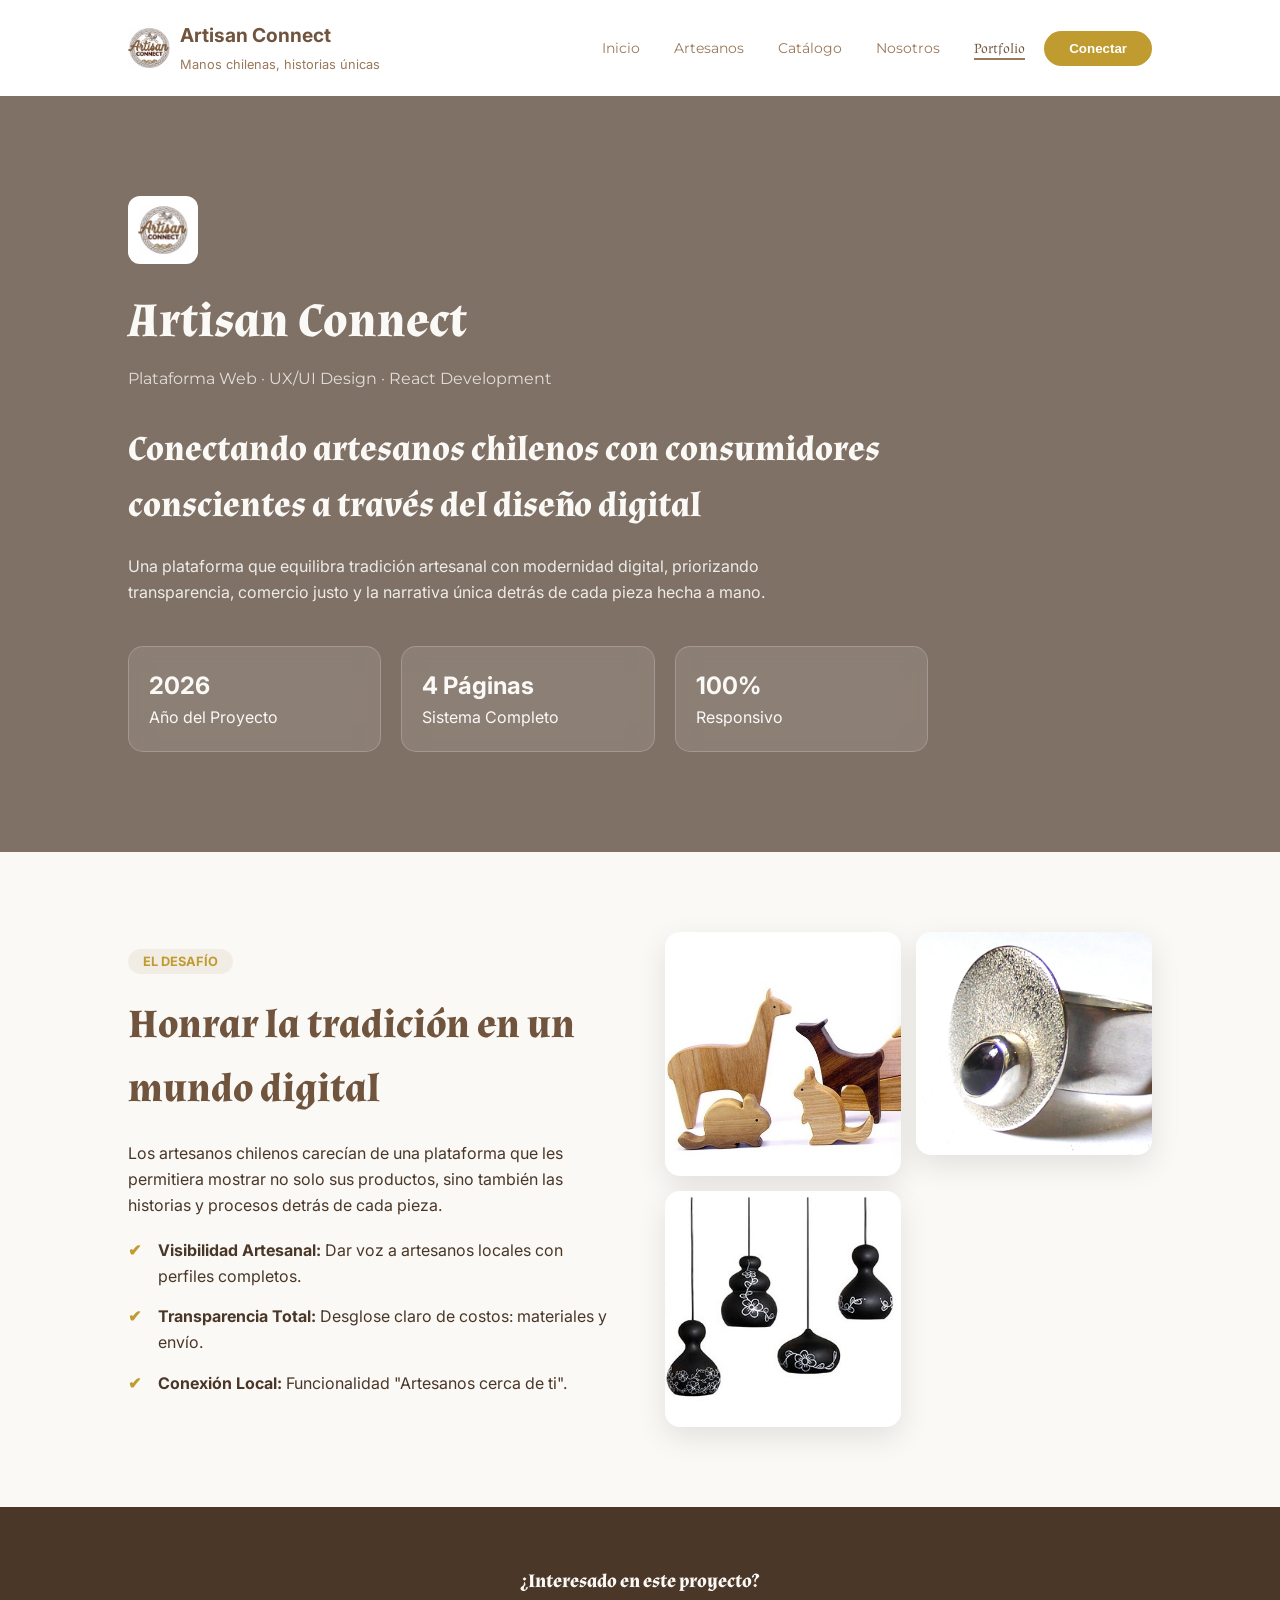
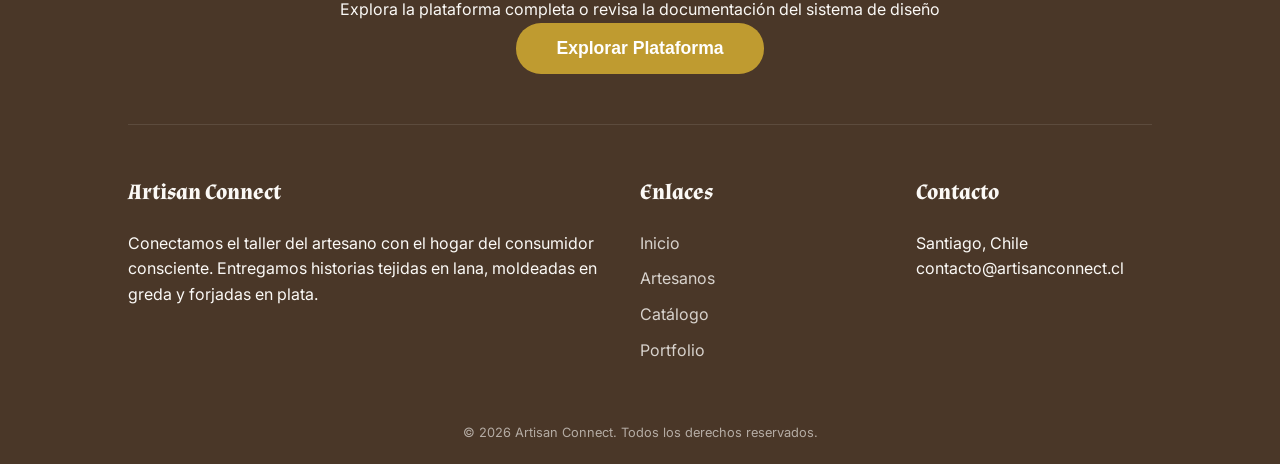
==== artisan/artisan.html @ e55157c9 "nuevo" ====
<!DOCTYPE html>
<html lang="es">
<head>
    <meta charset="UTF-8">
    <meta name="viewport" content="width=device-width, initial-scale=1.0">
    <title>Artisan Connect | Manos chilenas, historias únicas</title>
    <link href="https://fonts.googleapis.com/css2?family=Almendra:ital,wght@0,400;0,700;1,400&family=Inter:wght@400;500&family=Montserrat:wght@600;700&display=swap" rel="stylesheet">
    <link rel="stylesheet" href="artisan.css">
</head>
<body>

    <header class="navbar">
        <div class="logo">
            <img src="logo artisan.png" alt="Artisan Connect Logo"> 
            <div>
                <strong>Artisan Connect</strong>
                <span>Manos chilenas, historias únicas</span>
            </div>
        </div>
        <nav>
            <a href="../index.html">Inicio</a>
            <a href="#">Artesanos</a>
            <a href="#">Catálogo</a>
            <a href="#">Nosotros</a>
            <a href="../index.html" class="active">Portfolio</a>
            <button class="btn-primary">Conectar</button>
        </nav>
    </header>

    <section class="hero">
        <div class="hero-content">
            <div class="badge-icon">
                <img src="logo artisan.png" alt="Icon">
            </div>
            <h1>Artisan Connect</h1>
            <p class="subtitle">Plataforma Web · UX/UI Design · React Development</p>
            <h2>Conectando artesanos chilenos con consumidores conscientes a través del diseño digital</h2>
            <p class="description">Una plataforma que equilibra tradición artesanal con modernidad digital, priorizando transparencia, comercio justo y la narrativa única detrás de cada pieza hecha a mano.</p>
            
            <div class="stats-grid">
                <div class="stat-card">
                    <strong>2026</strong>
                    <span>Año del Proyecto</span>
                </div>
                <div class="stat-card">
                    <strong>4 Páginas</strong>
                    <span>Sistema Completo</span>
                </div>
                <div class="stat-card">
                    <strong>100%</strong>
                    <span>Responsivo</span>
                </div>
            </div>
        </div>
    </section>

    <section class="container challenge">
        <div class="challenge-text">
            <span class="label">EL DESAFÍO</span>
            <h3>Honrar la tradición en un mundo digital</h3>
            <p>Los artesanos chilenos carecían de una plataforma que les permitiera mostrar no solo sus productos, sino también las historias y procesos detrás de cada pieza.</p>
            <ul class="features">
                <li><strong>Visibilidad Artesanal:</strong> Dar voz a artesanos locales con perfiles completos.</li>
                <li><strong>Transparencia Total:</strong> Desglose claro de costos: materiales y envío.</li>
                <li><strong>Conexión Local:</strong> Funcionalidad "Artesanos cerca de ti".</li>
            </ul>
        </div>
        <div class="challenge-images">
            <img src="juguete madera.jpg" alt="Madera" class="img-1">
            <img src="plata.jpg" alt="Joyeria" class="img-2">
            <img src="greda.jpg" alt="Greda" class="img-3">
        </div>
    </section>

    <footer class="footer">
        <div class="footer-top">
            <h3>¿Interesado en este proyecto?</h3>
            <p>Explora la plataforma completa o revisa la documentación del sistema de diseño</p>
            <div class="footer-btns">
                <button class="btn-primary large">Explorar Plataforma</button>
            </div>
        </div>
        <div class="footer-main">
            <div class="footer-col">
                <h4>Artisan Connect</h4>
                <p>Conectamos el taller del artesano con el hogar del consumidor consciente. Entregamos historias tejidas en lana, moldeadas en greda y forjadas en plata.</p>
            </div>
            <div class="footer-col">
                <h4>Enlaces</h4>
                <a href="../index.html">Inicio</a>
                <a href="#">Artesanos</a>
                <a href="#">Catálogo</a>
                <a href="../index.html">Portfolio</a>
            </div>
            <div class="footer-col">
                <h4>Contacto</h4>
                <p>Santiago, Chile</p>
                <p>contacto@artisanconnect.cl</p>
            </div>
        </div>
        <div class="footer-bottom">
            <p>© 2026 Artisan Connect. Todos los derechos reservados.</p>
        </div>
    </footer>

</body>
</html>
---- artisan/artisan.css ----
:root {
    --crema: #FBF9F6;
    --marron-roble: #99795A;
    --nogal-oscuro: #70543D;
    --plata: #A7BCC1;
    --cafe-profundo: #4A3728;
    --oro-viejo: #BF9B30;
    --white: #ffffff;
}

* {
    margin: 0;
    padding: 0;
    box-sizing: border-box;
}

body {
    font-family: 'Inter', sans-serif;
    background-color: var(--crema);
    color: var(--cafe-profundo);
    line-height: 1.6;
}

/* Tipografía de Títulos */
h1, h2, h3, h4, .active {
    font-family: 'Almendra', serif;
}

/* Navbar */
.navbar {
    display: flex;
    justify-content: space-between;
    align-items: center;
    padding: 20px 10%;
    background: var(--white);
    position: sticky;
    top: 0;
    z-index: 1000;
}

.logo {
    display: flex;
    align-items: center;
    gap: 10px;
}

.logo img { height: 40px; }

.logo strong { display: block; color: var(--nogal-oscuro); font-size: 1.2rem; }

.logo span { font-size: 0.8rem; color: var(--marron-roble); }

nav a {
    text-decoration: none;
    color: var(--marron-roble);
    margin: 0 15px;
    font-family: 'Montserrat', sans-serif;
    font-size: 0.9rem;
}

nav a.active {
    color: var(--nogal-oscuro);
    border-bottom: 2px solid var(--marron-roble);
}

/* Hero Section */
.hero {
    background: linear-gradient(rgba(74, 55, 40, 0.7), rgba(74, 55, 40, 0.7)), 
                url('hero-bg.jpg') center/cover; /* Usar el degradado de tu foto */
    color: var(--crema);
    padding: 100px 10%;
    text-align: left;
}

.badge-icon {
    background: var(--white);
    width: auto;
    height: auto;
    padding: 10px;
    border-radius: 12px;
    display: inline-flex;
    justify-content: center;
    align-items: center;
    margin-bottom: 20px;
}

.badge-icon img {
    height: 3rem;
}

.hero h1 { font-size: 3rem; margin-bottom: 5px; }

.hero .subtitle { font-family: 'Montserrat'; opacity: 0.8; margin-bottom: 30px; }

.hero h2 { font-size: 2.2rem; max-width: 800px; margin-bottom: 20px; }

.hero .description { max-width: 700px; margin-bottom: 40px; opacity: 0.9; }

.stats-grid {
    display: grid;
    grid-template-columns: repeat(3, 1fr);
    gap: 20px;
    max-width: 800px;
}

.stat-card {
    background: rgba(255, 255, 255, 0.1);
    backdrop-filter: blur(10px);
    padding: 20px;
    border-radius: 15px;
    border: 1px solid rgba(255, 255, 255, 0.2);
}

.stat-card strong { display: block; font-size: 1.5rem; }

/* Botones */
.btn-primary {
    background-color: var(--oro-viejo);
    color: var(--white);
    border: none;
    padding: 10px 25px;
    border-radius: 25px;
    cursor: pointer;
    font-weight: bold;
    transition: 0.3s;
}

.btn-primary.large { padding: 15px 40px; font-size: 1.1rem; }

/* Body - Challenge */
.container { padding: 80px 10%; }

.challenge {
    display: grid;
    grid-template-columns: 1fr 1fr;
    gap: 50px;
    align-items: center;
}

.label {
    background: #F2EDE4;
    color: var(--oro-viejo);
    padding: 5px 15px;
    border-radius: 20px;
    font-size: 0.8rem;
    font-weight: bold;
}

.challenge h3 { font-size: 2.5rem; margin: 20px 0; color: var(--nogal-oscuro); }

.features { list-style: none; margin-top: 20px; }

.features li { margin-bottom: 15px; padding-left: 30px; position: relative; }

.features li::before {
    content: '✔';
    position: absolute;
    left: 0;
    color: var(--oro-viejo);
    font-weight: bold;
}

.challenge-images {
    display: grid;
    grid-template-columns: 1fr 1fr;
    gap: 15px;
}

.challenge-images img {
    width: 100%;
    border-radius: 15px;
    box-shadow: 0 10px 30px rgba(0,0,0,0.1);
}

/* Footer */
.footer {
    background-color: var(--cafe-profundo);
    color: var(--crema);
    padding: 60px 10% 20px;
}

.footer-top {
    text-align: center;
    border-bottom: 1px solid rgba(251, 249, 246, 0.1);
    padding-bottom: 50px;
    margin-bottom: 50px;
}

.footer-main {
    display: grid;
    grid-template-columns: 2fr 1fr 1fr;
    gap: 40px;
}

.footer-col h4 { margin-bottom: 20px; font-size: 1.4rem; }

.footer-col a {
    display: block;
    color: var(--crema);
    text-decoration: none;
    margin-bottom: 10px;
    opacity: 0.8;
}

.footer-bottom {
    text-align: center;
    margin-top: 50px;
    font-size: 0.8rem;
    opacity: 0.6;
}
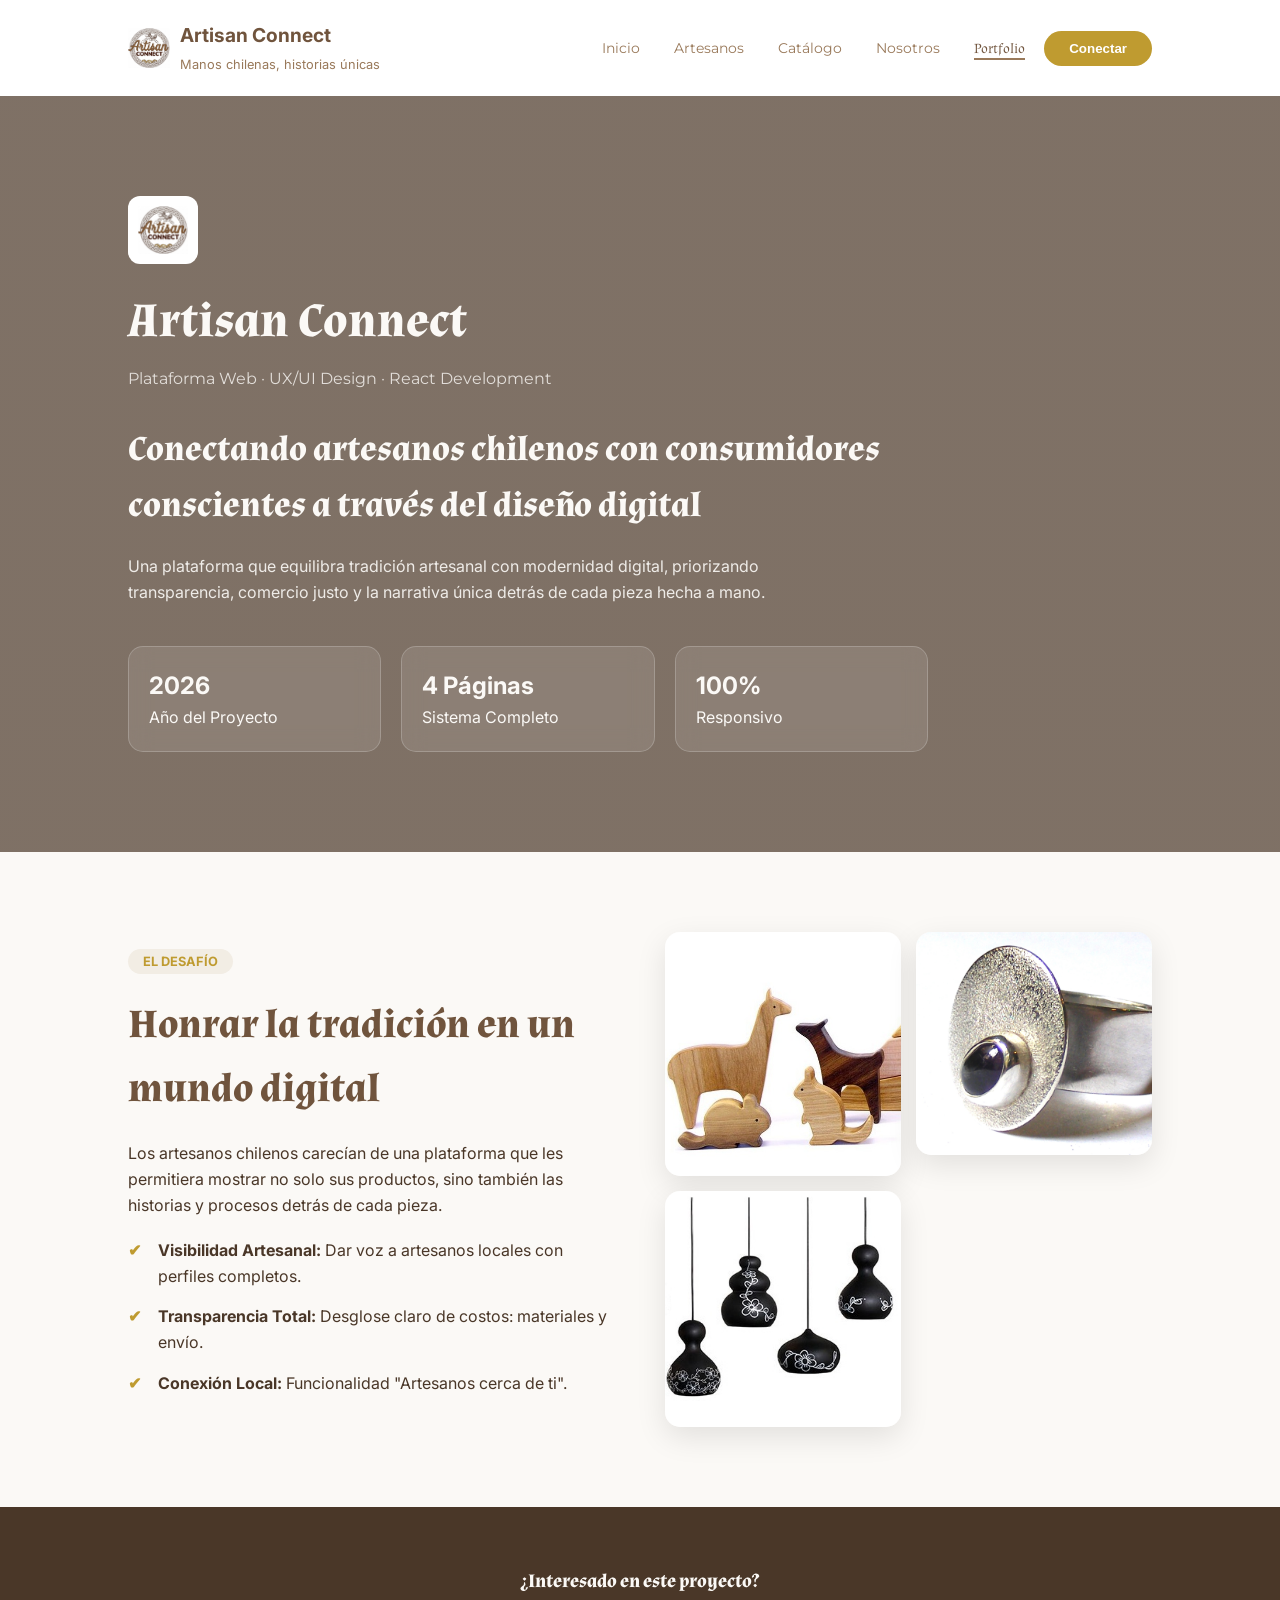
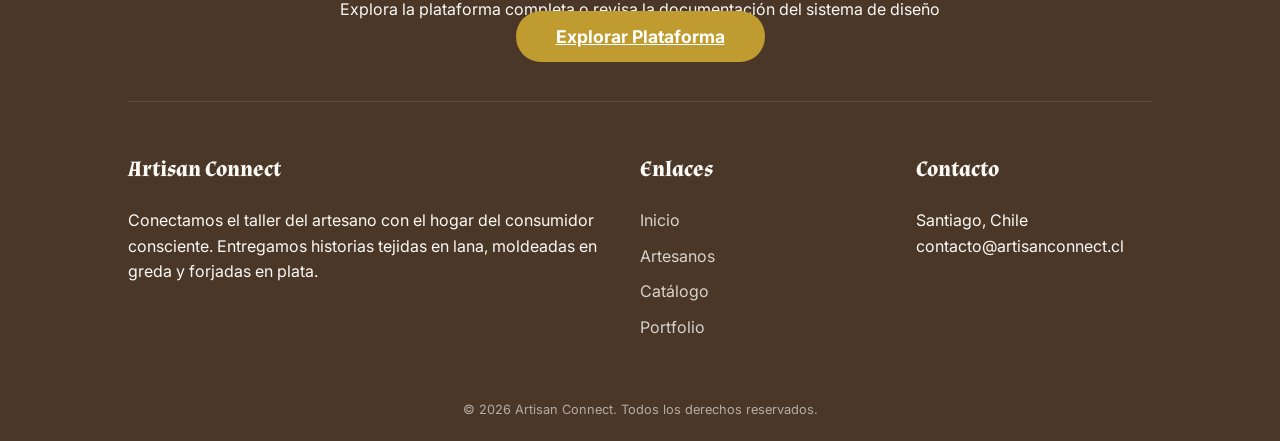
==== commit abf705f9: "guardar boton" ====
--- a/artisan/artisan.html
+++ b/artisan/artisan.html
@@ -77,7 +77,9 @@
             <h3>¿Interesado en este proyecto?</h3>
             <p>Explora la plataforma completa o revisa la documentación del sistema de diseño</p>
             <div class="footer-btns">
-                <button class="btn-primary large">Explorar Plataforma</button>
+                <a href="artisan/src/guideline.html" class="btn-primary large">
+  Explorar Plataforma
+</a>
             </div>
         </div>
         <div class="footer-main">
